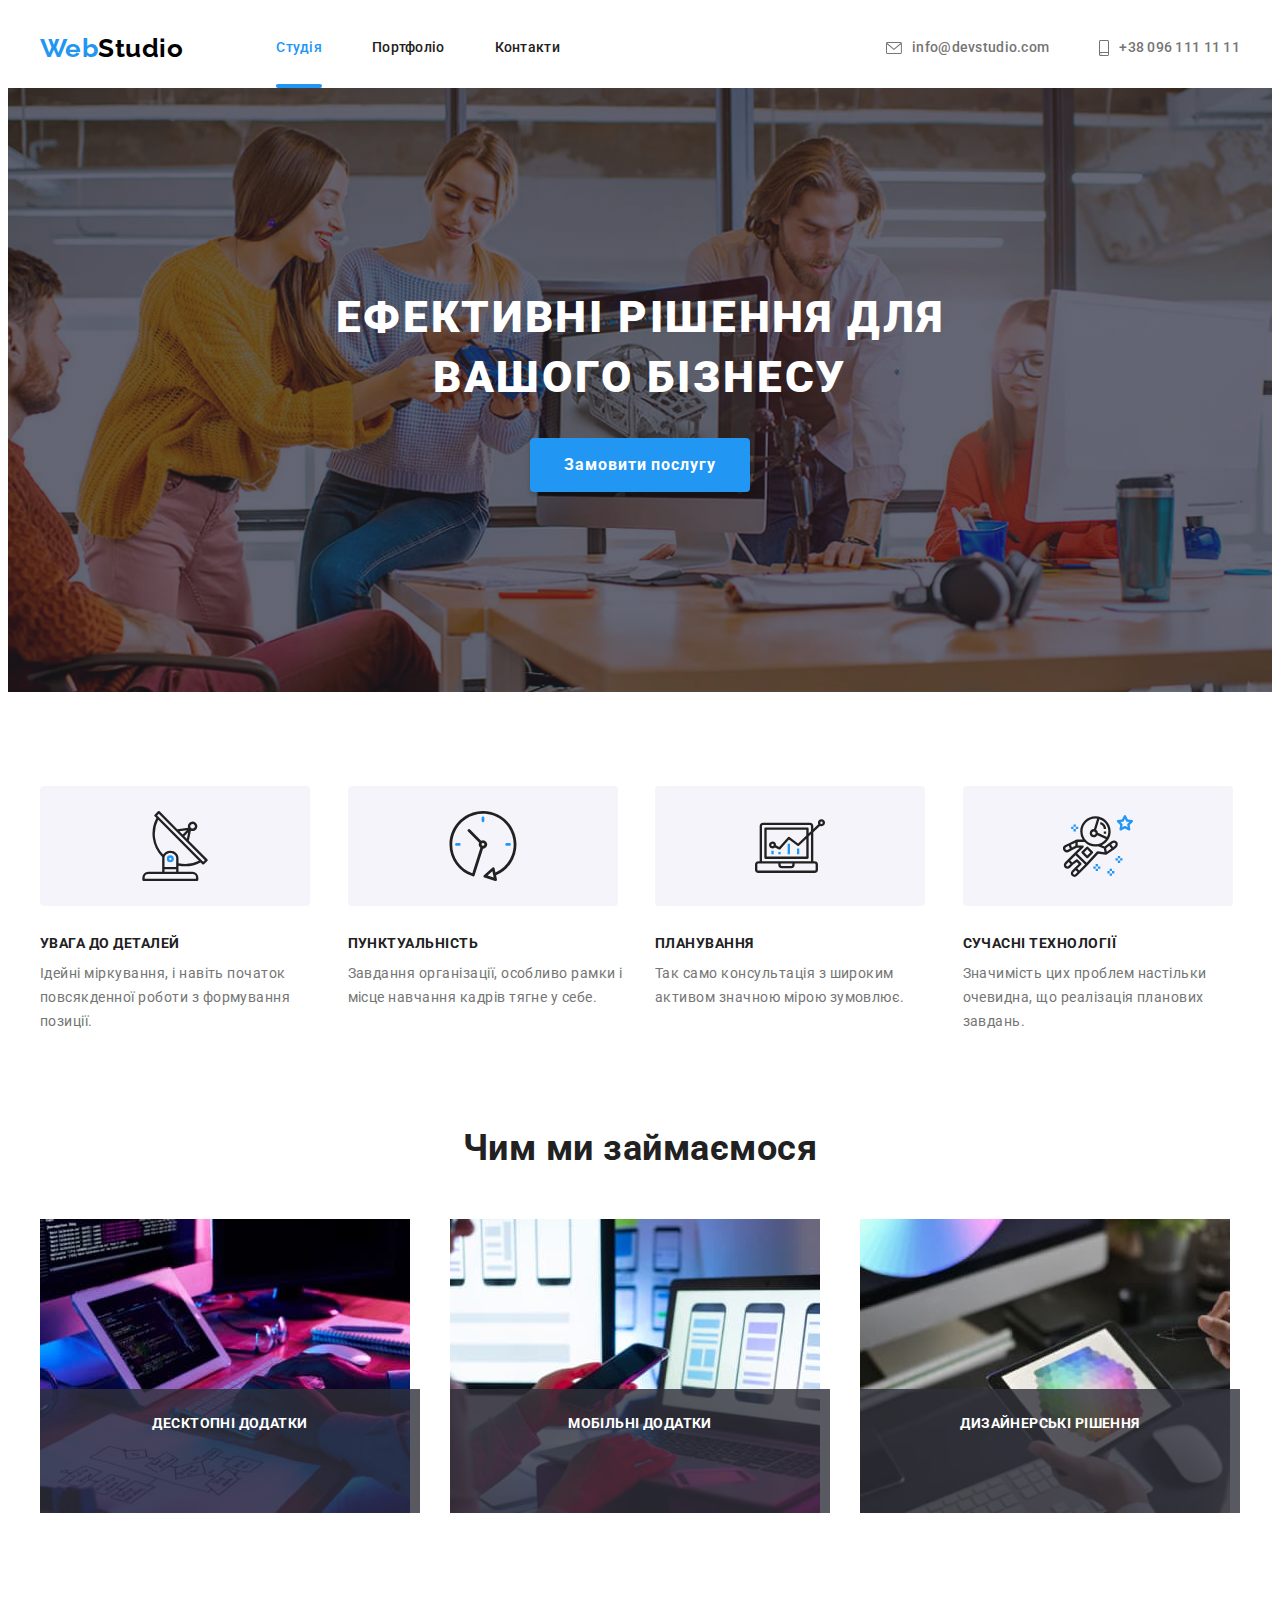
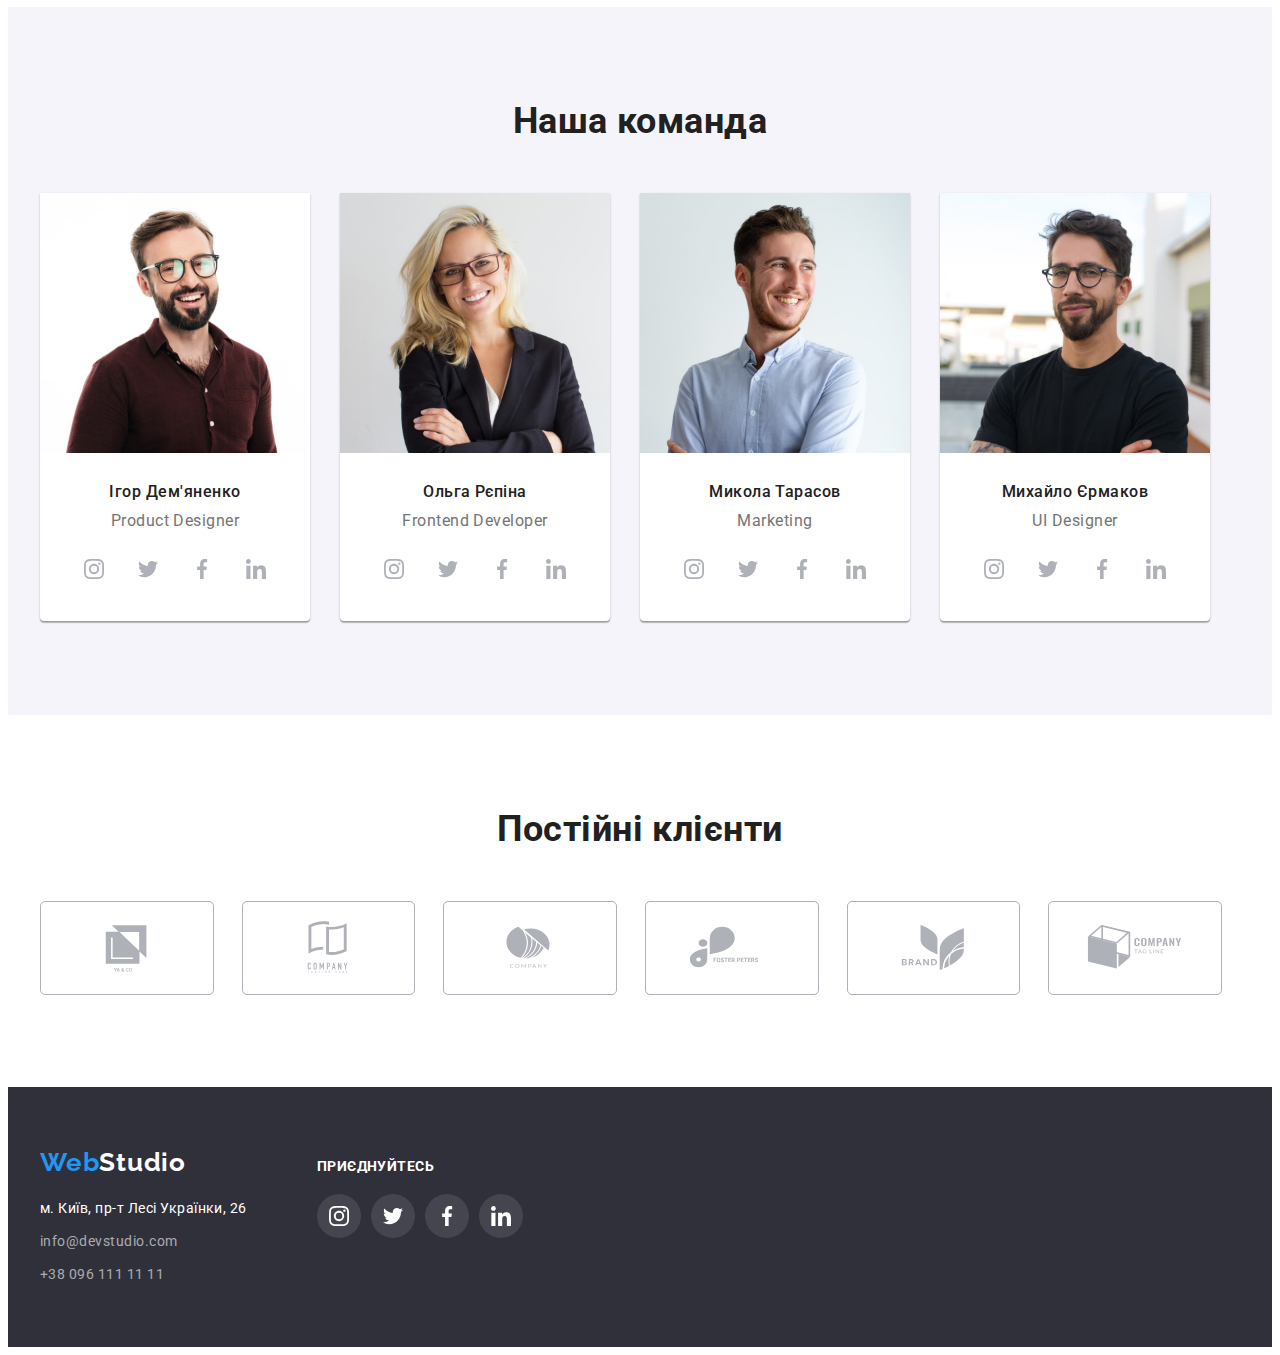
==== index.html @ f9c78fbc "HW-6" ====
<!DOCTYPE html>
<html lang="uk">
  <head>
    <meta charset="UTF-8" />
    <meta http-equiv="X-UA-Compatible" content="IE=edge" />
    <meta name="viewport" content="width=device-width, initial-scale=1.0" />
    <title>Студія</title>
    <link rel="preconnect" href="https://fonts.gstatic.com" crossorigin />
    <link
      href="https://fonts.googleapis.com/css2?family=Raleway:wght@400;700&family=Roboto:wght@400;500;700;900&display=swap"
      rel="stylesheet"
    />
    <link
      rel="stylesheet"
      href="https://cdnjs.cloudflare.com/ajax/libs/modern-normalize/1.1.0/modern-normalize.min.css"
      integrity="sha512-wpPYUAdjBVSE4KJnH1VR1HeZfpl1ub8YT/NKx4PuQ5NmX2tKuGu6U/JRp5y+Y8XG2tV+wKQpNHVUX03MfMFn9Q=="
      crossorigin="anonymous"
      referrerpolicy="no-referrer"
    />
    <link rel="stylesheet" href="./css/styles.css" />
  </head>

  <body>
    <header class="header section-widht">
      <div class="container main-nav">
        <nav class="site-nav">
          <a href="./index.html" class="logo-header"
            ><span class="logo-web">Web</span>Studio</a
          >
          <ul class="nav-list list">
            <li class="nav-item">
              <a href="./index.html" class="link current-page current">Студія</a>
            </li>
            <li class="nav-item">
              <a href="./portfolio.html" class="link">Портфоліо</a>
            </li>
            <li class="nav-item"><a href="#" class="link">Контакти</a></li>
          </ul>
        </nav>

        <ul class="contact-nav list">
          <li class="con-nav-item icon-mail">
            <a href="mailto:info@devstudio.com" class="contact-link link">
              <svg class="contact-icon-mail" width="16" height="12">
                <use href="./images/icons.svg#icon-envelope"></use>
              </svg>
              info@devstudio.com</a
            >
          </li>
          <li class="con-nav-item icon-phone">
            <a href="tel:+380961111111" class="contact-link link">
              <svg class="contact-icon-phone" width="10" height="16">
                <use href="./images/icons.svg#icon-smartphone"></use>
              </svg>
              +38 096 111 11 11</a
            >
          </li>
        </ul>
      </div>
    </header>

    <main>
      <!-- Hero -->
      <section class="hero">
        <div class="container hero-container">
          <h1 class="hero-title">Ефективні рішення для вашого бізнесу</h1>
          <button type="button" class="hero-button" data-modal-open>Замовити послугу</button>
        </div>
      </section>
      <!--  Description -->
      <section class="description">
        <div class="container">
          <h2 class="description-h2">Section Description</h2>
          <ul class="description-list list">
            <li class="description-item antenna">
              <div class="description-icon-size">
                <svg class="description-icon" width="70" height="70">
                  <use href="./images/icons.svg#icon-antenna"></use>
                </svg>
              </div>
              <h3 class="description-title">Увага до деталей</h3>
              <p class="description-text">
                Ідейні міркування, і навіть початок повсякденної роботи з
                формування позиції.
              </p>
            </li>
            <li class="description-item clock">
              <div class="description-icon-size">
                <svg class="description-icon" width="70" height="70">
                  <use href="./images/icons.svg#icon-clock"></use>
                </svg>
              </div>
              <h3 class="description-title">Пунктуальність</h3>
              <p class="description-text">
                Завдання організації, особливо рамки і місце навчання кадрів
                тягне у себе.
              </p>
            </li>
            <li class="description-item diagram">
              <div class="description-icon-size">
                <svg class="description-icon" width="70" height="70">
                  <use href="./images/icons.svg#icon-diagram"></use>
                </svg>
              </div>
              <h3 class="description-title">Планування</h3>
              <p class="description-text">
                Так само консультація з широким активом значною мірою зумовлює.
              </p>
            </li>
            <li class="description-item astronaut">
              <div class="description-icon-size">
                <svg class="description-icon" width="70" height="70">
                  <use href="./images/icons.svg#icon-astronaut"></use>
                </svg>
              </div>
              <h3 class="description-title">Сучасні технології</h3>
              <p class="description-text">
                Значимість цих проблем настільки очевидна, що реалізація
                планових завдань.
              </p>
            </li>
          </ul>
        </div>
      </section>
      <!-- Direction -->
      <section class="direction">
        <div class="container">
          <h2 class="direction-title">Чим ми займаємося</h2>
          <ul class="direction-list list">
            <li class="direction-item">
              <div class="direction-text-wrap">
                <img
                  src="./images/what_make_1.jpg"
                  alt="Discribt code"
                  width="370"
                />
                <p class="direction-text-item">десктопні додатки</p>
              </div>
            </li>            
            <li class="direction-item">
              <div class="direction-text-wrap">
                <img src="./images/what_make_2.jpg" alt="Test app" width="370" />
                <p class="direction-text-item">мобільні додатки</p>
              </div>
            </li>
            <li class="direction-item">
              <div class="direction-text-wrap">
                <img
                  src="./images/what_make_3.jpg"
                  alt="choose color"
                  width="370"
                />
                <p class="direction-text-item">дизайнерські рішення</p>
              </div>
            </li>            
          </ul>
        </div>
      </section>
      <!-- Team -->
      <section class="team">
        <div class="container">
          <h2 class="team-title">Наша команда</h2>
          <ul class="team-list list">
            <li class="team-item">
              <img
                src="./images/photo_1.jpg"
                alt="Product Designer"
                width="270"
              />
              <div class="team-description">
                <h3 class="team-member-name">Ігор Дем'яненко</h3>
                <p lang="en" class="team-function">Product Designer</p>
                <ul class="team-soc-list list">
                  <li class="team-soc-item">
                    <a href="" class="team-soc-link link">
                      <svg class="team-soc-icon" width="20" height="20">
                        <use href="./images/icons.svg#icon-instagram"></use>
                      </svg>
                    </a>
                  </li>
                  <li class="team-soc-item">
                    <a href="" class="team-soc-link link">
                      <svg class="team-soc-icon" width="20" height="20">
                        <use href="./images/icons.svg#icon-twitter"></use>
                      </svg>
                    </a>
                  </li>
                  <li class="team-soc-item">
                    <a href="" class="team-soc-link link">
                      <svg class="team-soc-icon" width="20" height="20">
                        <use href="./images/icons.svg#icon-facebook"></use>
                      </svg>
                    </a>
                  </li>
                  <li class="team-soc-item">
                    <a href="" class="team-soc-link link">
                      <svg class="team-soc-icon" width="20" height="20">
                        <use href="./images/icons.svg#icon-linkedin"></use>
                      </svg>
                    </a>
                  </li>
                </ul>
              </div>
            </li>
            <li class="team-item">
              <img
                src="./images/photo_2.jpg"
                alt="Frontend Developer"
                width="270"
              />
              <div class="team-description">
                <h3 class="team-member-name">Ольга Рєпіна</h3>
                <p lang="en" class="team-function">Frontend Developer</p>
                <ul class="team-soc-list list">
                  <li class="team-soc-item">
                    <a href="" class="team-soc-link link">
                      <svg class="team-soc-icon" width="20" height="20">
                        <use href="./images/icons.svg#icon-instagram"></use>
                      </svg>
                    </a>
                  </li>
                  <li class="team-soc-item">
                    <a href="" class="team-soc-link link">
                      <svg class="team-soc-icon" width="20" height="20">
                        <use href="./images/icons.svg#icon-twitter"></use>
                      </svg>
                    </a>
                  </li>
                  <li class="team-soc-item">
                    <a href="" class="team-soc-link link">
                      <svg class="team-soc-icon" width="20" height="20">
                        <use href="./images/icons.svg#icon-facebook"></use>
                      </svg>
                    </a>
                  </li>
                  <li class="team-soc-item">
                    <a href="" class="team-soc-link link">
                      <svg class="team-soc-icon" width="20" height="20">
                        <use href="./images/icons.svg#icon-linkedin"></use>
                      </svg>
                    </a>
                  </li>
                </ul>
              </div>
            </li>
            <li class="team-item">
              <img src="./images/photo_3.jpg" alt="Marketing" width="270" />
              <div class="team-description">
                <h3 class="team-member-name">Микола Тарасов</h3>
                <p lang="en" class="team-function">Marketing</p>
                <ul class="team-soc-list list">
                  <li class="team-soc-item">
                    <a href="" class="team-soc-link link">
                      <svg class="team-soc-icon" width="20" height="20">
                        <use href="./images/icons.svg#icon-instagram"></use>
                      </svg>
                    </a>
                  </li>
                  <li class="team-soc-item">
                    <a href="" class="team-soc-link link">
                      <svg class="team-soc-icon" width="20" height="20">
                        <use href="./images/icons.svg#icon-twitter"></use>
                      </svg>
                    </a>
                  </li>
                  <li class="team-soc-item">
                    <a href="" class="team-soc-link link">
                      <svg class="team-soc-icon" width="20" height="20">
                        <use href="./images/icons.svg#icon-facebook"></use>
                      </svg>
                    </a>
                  </li>
                  <li class="team-soc-item">
                    <a href="" class="team-soc-link link">
                      <svg class="team-soc-icon" width="20" height="20">
                        <use href="./images/icons.svg#icon-linkedin"></use>
                      </svg>
                    </a>
                  </li>
                </ul>
              </div>
            </li>
            <li class="team-item">
              <img src="./images/photo_4.jpg" alt="UI Designer" width="270" />
              <div class="team-description">
                <h3 class="team-member-name">Михайло Єрмаков</h3>
                <p lang="en" class="team-function">UI Designer</p>
                <ul class="team-soc-list list">
                  <li class="team-soc-item">
                    <a href="" class="team-soc-link link">
                      <svg class="team-soc-icon" width="20" height="20">
                        <use href="./images/icons.svg#icon-instagram"></use>
                      </svg>
                    </a>
                  </li>
                  <li class="team-soc-item">
                    <a href="" class="team-soc-link link">
                      <svg class="team-soc-icon" width="20" height="20">
                        <use href="./images/icons.svg#icon-twitter"></use>
                      </svg>
                    </a>
                  </li>
                  <li class="team-soc-item">
                    <a href="" class="team-soc-link link">
                      <svg class="team-soc-icon" width="20" height="20">
                        <use href="./images/icons.svg#icon-facebook"></use>
                      </svg>
                    </a>
                  </li>
                  <li class="team-soc-item">
                    <a href="" class="team-soc-link link">
                      <svg class="team-soc-icon" width="20" height="20">
                        <use href="./images/icons.svg#icon-linkedin"></use>
                      </svg>
                    </a>
                  </li>
                </ul>
              </div>
            </li>
          </ul>
        </div>
      </section>
      <section class="customers">
        <div class="container">
          <h2 class="customers-title">Постійні клієнти</h2>
          <ul class="customers-list list">
            <li class="customers-item">
              <a href="" class="customers-link link">
                <svg class="customers-icon" width="106" height="60">
                  <use href="./images/icons.svg#icon-Logo"></use>
                </svg>
              </a>
            </li>
            <li class="customers-item">
              <a href="" class="customers-link link">
                <svg class="customers-icon" width="106" height="60">
                  <use href="./images/icons.svg#icon-Logo-1"></use>
                </svg>
              </a>
            </li>
            <li class="customers-item">
              <a href="" class="customers-link link">
                <svg class="customers-icon" width="106" height="60">
                  <use href="./images/icons.svg#icon-Logo-2"></use>
                </svg>
              </a>
            </li>
            <li class="customers-item">
              <a href="" class="customers-link link">
                <svg class="customers-icon" width="106" height="60">
                  <use href="./images/icons.svg#icon-Logo-3"></use>
                </svg>
              </a>
            </li>
            <li class="customers-item">
              <a href="" class="customers-link link">
                <svg class="customers-icon" width="106" height="60">
                  <use href="./images/icons.svg#icon-Logo-4"></use>
                </svg>
              </a>
            </li>
            <li class="customers-item">
              <a href="" class="customers-link link">
                <svg class="customers-icon" width="106" height="60">
                  <use href="./images/icons.svg#icon-Logo-5"></use>
                </svg>
              </a>
            </li>
          </ul>
        </div>
      </section>
    </main>
    <footer class="footer">
      <div class="container footer-container">
        <div>
          <a href="/" class="logo-footer">
            <span class="logo-web">Web</span>Studio
          </a>
          <address class="address">
            <ul class="address-list list">
              <li class="address-item">
                <a
                  href="https://goo.gl/maps/CPtrU1FHBa2aNyZL9"
                  target="_blank"
                  rel="noopener noreferrer nofollow"
                  class="item-address effect"
                  >м. Київ, пр-т Лесі Українки, 26</a
                >
              </li>
              <li class="address-item">
                <a href="mailto:info@devstudio.com" class="item-mail effect"
                  >info@devstudio.com</a
                >
              </li>
              <li class="address-item">
                <a href="tel:+380961111111" class="item-phone effect"
                  >+38 096 111 11 11</a
                >
              </li>
            </ul>
          </address>
        </div>

        <div class="invitation">
          <h2 class="invitation-title">приєднуйтесь</h2>
          <ul class="invitation-soc-list list">
            <li class="invitation-soc-item">
              <a href="" class="invitation-soc-link link">
                <svg class="invitation-soc-icon" width="20" height="20">
                  <use href="./images/icons.svg#icon-instagram"></use>
                </svg>
              </a>
            </li>
            <li class="invitation-soc-item">
              <a href="" class="invitation-soc-link link">
                <svg class="invitation-soc-icon" width="20" height="20">
                  <use href="./images/icons.svg#icon-twitter"></use>
                </svg>
              </a>
            </li>
            <li class="invitation-soc-item">
              <a href="" class="invitation-soc-link link">
                <svg class="invitation-soc-icon" width="20" height="20">
                  <use href="./images/icons.svg#icon-facebook"></use>
                </svg>
              </a>
            </li>
            <li class="invitation-soc-item">
              <a href="" class="invitation-soc-link link">
                <svg class="invitation-soc-icon" width="20" height="20">
                  <use href="./images/icons.svg#icon-linkedin"></use>
                </svg>
              </a>
            </li>
          </ul>
        </div>
      </div>
    </footer>
    <div class="backdrop is-hidden" data-modal>
      <div class="modal">
        <button type="button" class="model-close" data-modal-close>
          <svg class="model-close-icon" width="18" height="18">
            <use href="./images/icons.svg#icon-close"></use>
          </svg>
        </button>
      </div>
    </div>
    <script src="./js/modal.js"></script>
  </body>
</html>
---- css/styles.css ----
/* цвет <p> #757575 */
/* цвет <h2-h6> #212121 */
/* цвет logo #2196F3 и #000000 */
/* цвет <h1> #FFFFFF */
/* footer: адресс #FFFFFF, телефон и почта rgba(255, 255, 255, 0.6) */

:root {
  --title-text-color: #212121;
  --ptimary-text-color: #757575;
  --accent-color: #2196f3;
  --a-color-black: #000000;
  --a-color-white: #ffffff;
  --team-bg-color: #f5f4fa;
  --button-hov-foc-color: #188ce8;
  --button-color-white: #ffffff;
  --btn-bgc-portfolio: #f5f4fa;
  --footer-hero-background-color: #2f303a;
  --hero-bg-color: #c4c4c4;
  --footer-color-contact: rgba(255, 255, 255, 0.6);
  --border-color-portfolio: #eeeeee;
  --background-svg-color: #f5f4fa;
  --customers-color: #afb1b8;
  --invitation-bg-color: rgba(255, 255, 255, 0.1);
  --invitation-icon-color: #ffffff;
}

body {
  font-family: 'Roboto', sans-serif;
  letter-spacing: 0.03em;
  background-color: var(--a-color-white);
  color: var(--ptimary-text-color);
}

p,
h1,
h2,
h3,
h4,
h5,
h6 {
  margin: 0;
}
ul,
ol {
  margin: 0;
  padding-left: 0;
}
button {
  cursor: pointer;
}
address {
  font-style: normal;
}
img {
  display: block;
  max-width: 100%;
}

.list {
  list-style: none;
  text-decoration: dashed;
}

.portfolio-h1,
.description-h2 {
  position: absolute;
  width: 1px;
  height: 1px;
  margin: -1px;
  border: 0;
  padding: 0;

  white-space: nowrap;
  clip-path: inset(100%);
  clip: rect(0 0 0 0);
  overflow: hidden;
}

.container {
  width: 1200px;
  margin: 0 auto;
  padding-left: 15px;
  padding-right: 15px;
  /* outline: 1px solid tomato; */
}

.section-width {
  min-width: 1200px;
}

/* decor header */

.main-nav {
  display: flex;
  align-items: center;
}

.site-nav {
  display: flex;
  align-items: center;
}

.logo-header {
  font-family: 'Raleway', sans-serif;
  font-weight: 700;
  font-size: 26px;
  line-height: 1.19;

  text-decoration: none;
  color: var(--a-color-black);
}

.logo-web {
  color: var(--accent-color);
}

.nav-list {
  position: relative;
  display: flex;
  margin-left: 93px;
}

.nav-list .nav-item + .nav-item {
  margin-left: 50px;
}

.nav-item .link {
  display: block;
  padding-top: 32px;
  padding-bottom: 32px;
  font-weight: 500;
  font-size: 14px;
  line-height: 1.14;
  letter-spacing: 0.02em;

  text-decoration: none;
  color: var(--title-text-color);

  /* padding: 10px; */
}

.contact-nav {
  display: flex;
  margin-left: auto;
}

.contact-nav .con-nav-item + .con-nav-item {
  margin-left: 50px;
}

.contact-link {
  display: flex;
  align-items: center;
  padding-top: 32px;
  padding-bottom: 32px;
  font-weight: 500;
  font-size: 14px;
  line-height: 1.14;
  letter-spacing: 0.02em;

  text-decoration: none;
  color: inherit;
  transition: color 250ms cubic-bezier(0.4, 0, 0.2, 1);
}

.contact-icon-mail {
  fill: currentColor;
  margin-right: 10px;
}
.contact-icon-phone {
  fill: currentColor;
  margin-right: 10px;
}
.nav-list .link.current {
  color: var(--accent-color);
}

.current-page {
  position: relative;
  display: block;
}
.link.current::after {
  position: absolute;
  left: 0;
  bottom: 0;
  content: '';
  width: 100%;
  height: 4px;

  background-color: var(--accent-color);
  border-radius: 2px;
}

.nav-list .link:hover,
.nav-list .link:focus,
.address-item .effect:hover,
.address-item .effect:focus {
  color: var(--accent-color);
}

.contact-nav .link:hover,
.contact-nav .link:focus {
  color: var(--accent-color);
  transform: translateY(0);
  transition: transform 250ms cubic-bezier(0.4, 0, 0.2, 1);
}

/* decor Hero */

.hero {
  margin: 0 auto;
  padding-top: 200px;
  padding-bottom: 200px;

  background-image: linear-gradient(
      to right,
      rgba(47, 48, 58, 0.4),
      rgba(47, 48, 58, 0.4)
    ),
    url('../images/Img1.jpg');
  max-width: 1600px;
  background-position: center;
  background-repeat: no-repeat;
  background-size: cover;
  background-color: var(--hero-bg-color);
  text-align: center;
}

.hero-container {
  max-width: 696px;
}
.hero-title {
  font-weight: 900;
  font-size: 44px;
  line-height: 1.36;

  letter-spacing: 0.06em;
  text-transform: uppercase;

  color: var(--a-color-white);
}

.hero-button {
  border-radius: 4px;
  border-color: transparent;
  padding: 10px 32px;
  margin-top: 30px;

  font-family: inherit;
  font-weight: 700;
  font-size: 16px;
  line-height: 1.88;

  text-align: center;
  letter-spacing: 0.06em;

  background-color: var(--accent-color);
  box-shadow: 0px 4px 4px rgba(0, 0, 0, 0.15);
  color: var(--button-color-white);
  cursor: pointer;
  transition: background-color 250ms cubic-bezier(0.4, 0, 0.2, 1);
}

.hero-button:hover,
.hero-button:focus {
  background-color: var(--button-hov-foc-color);
}

/* decor Description */

.description {
  padding-top: 94px;
}
.description-list {
  gap: 30px;
  display: flex;
  flex-wrap: nowrap;
}

.description-item {
  flex-basis: calc((100% - 3 * 30px) / 4);
}

.description-icon-size {
  margin-bottom: 30px;
  width: 270px;
  height: 120px;
  border-radius: 4px;
  background-size: 70px;
  background-repeat: no-repeat;
  background-position: center;
  background-color: var(--background-svg-color);
  display: flex;
  align-items: center;
  justify-content: center;
}

/* .description-icon-size:hover,
.description-icon-size:focus {
  border: 1px solid #000000;
  box-shadow: 0px 4px 4px rgba(0, 0, 0, 0.25);
  border-radius: 4px;
} */

/* .description-item::before {
  display: block;
  content: '';
  height: 120px;
  outline: 1px solid red;
  border-radius: 4px;
  background-size: 70px;
  background-repeat: no-repeat;
  background-position: center;
  background-color: var(--background-svg-color);
}



.antenna::before {
  background-image: url('../images/antenna.svg');
}

.clock::before {
  background-image: url('../images/clock.svg');
}

.diagram::before {
  background-image: url('../images/diagram.svg');
}

.astronaut::before {
  background-image: url('../images/astronaut.svg');
} */

.description-title {
  margin-bottom: 10px;
  font-weight: 700;
  font-size: 14px;
  line-height: 1.14;

  text-transform: uppercase;
  color: var(--title-text-color);
}

.description-text {
  font-size: 14px;
  line-height: 1.71;

  color: var(--ptimary-text-color);
}

/* decor Direction */

.direction {
  padding: 94px 0;
}
.direction-list {
  display: flex;
  gap: 30px;
}

.direction-item,
.portfolio-item {
  flex-basis: calc((100% - 2 * 30px) / 3);
}

.direction-title,
.team-title,
.customers-title {
  margin-bottom: 50px;
  font-weight: 700;
  font-size: 36px;
  line-height: 1.16;
  text-align: center;
  color: var(--title-text-color);
}

.direction-text-wrap {
  position: relative;
  /* overflow: hidden; */
}

.direction-text-item {
  position: absolute;
  bottom: 0;
  font-weight: 700;
  font-size: 14px;
  line-height: 1.14;
  text-align: center;
  letter-spacing: 0.03em;
  text-transform: uppercase;
  padding-top: 27px;
  padding-bottom: 27px;
  color: #ffffff;
  background: rgba(47, 48, 58, 0.8);
  height: 70px;
  width: 100%;
}

/* decor Team */

.team {
  background: var(--team-bg-color);
  padding: 94px 0;
}

.team-list {
  display: flex;
  gap: 30px;
}

.team-item {
  background: var(--a-color-white);

  box-shadow: 0px 1px 3px rgba(0, 0, 0, 0.12), 0px 1px 1px rgba(0, 0, 0, 0.14),
    0px 2px 1px rgba(0, 0, 0, 0.2);
  border-radius: 0px 0px 4px 4px;
}

.team-description {
  padding: 30px 0;
}

.team-member-name {
  font-weight: 500;
  font-size: 16px;
  line-height: 1.18;
  text-align: center;
  color: var(--title-text-color);
}

.team-function {
  margin-top: 10px;
  font-size: 16px;
  line-height: 1.18;
  text-align: center;
  color: var(--ptimary-text-color);
  margin-bottom: 16px;
}

.team-soc-list {
  display: flex;
  justify-content: center;
  gap: 10px;
}

.team-soc-item {
  width: 44px;
  height: 44px;
}
.team-soc-link {
  width: 100%;
  height: 100%;
  border-radius: 50%;
  display: flex;
  align-items: center;
  justify-content: center;
  transition: background-color 250ms cubic-bezier(0.4, 0, 0.2, 1);
}

.team-soc-icon {
  fill: var(--customers-color);
  transition: fill 250ms cubic-bezier(0.4, 0, 0.2, 1);
}

.team-soc-link:hover,
.team-soc-link:focus {
  background-color: var(--accent-color);
}

.team-soc-link:hover .team-soc-icon,
.team-soc-link:focus .team-soc-icon {
  fill: var(--a-color-white);
}

.customers {
  padding: 94px 0;
}
.customers-list {
  display: flex;
  gap: 30px;
}
.customers-item {
  width: calc((100% - 170px) / 6);
  height: 92px;
}

.customers-link {
  width: 100%;
  height: 100%;
  border: 1px solid var(--customers-color);
  border-radius: 5px;
  display: flex;
  align-items: center;
  justify-content: center;
  transition: border-color 250ms cubic-bezier(0.4, 0, 0.2, 1);
}

.customers-icon {
  fill: var(--customers-color);
  transition: fill 250ms cubic-bezier(0.4, 0, 0.2, 1);
}

.customers-link:hover,
.customers-link:focus {
  border-color: var(--accent-color);
}

.customers-link:hover .customers-icon,
.customers-link:focus .customers-icon {
  fill: var(--accent-color);
}

/* decor Footer */

.footer .container {
  padding: 60px 0;
}

.footer {
  background: var(--footer-hero-background-color);
}

.footer-container {
  display: flex;
}

.address-item:nth-child(2) {
  margin: 9px 0;
}
.item-address {
  font-size: 14px;
  font-style: normal;
  line-height: 1.71;

  text-decoration: none;
  color: var(--a-color-white);
  transition: color 250ms cubic-bezier(0.4, 0, 0.2, 1);
}
.item-mail,
.item-phone {
  font-size: 14px;
  font-style: normal;
  line-height: 1.71;

  text-decoration: none;
  color: var(--footer-color-contact);
  transition: color 250ms cubic-bezier(0.4, 0, 0.2, 1);
}

.logo-footer {
  display: block;
  margin-bottom: 20px;
  font-family: 'Raleway', sans-serif;
  text-decoration: none;
  color: var(--a-color-white);
  font-weight: 700;
  font-size: 26px;
  line-height: 1.19;
  letter-spacing: 0.03em;
}

.invitation-title {
  margin-bottom: 20px;
  font-weight: 700;
  font-size: 14px;
  line-height: 1.14;
  letter-spacing: 0.03em;
  text-transform: uppercase;

  color: #ffffff;
}

.invitation {
  margin-left: 70px;
  margin-top: 12px;
}

.invitation-soc-list {
  display: flex;
  justify-content: center;
  gap: 10px;
}

.invitation-soc-item {
  width: 44px;
  height: 44px;
}
.invitation-soc-link {
  display: block;
  width: 100%;
  height: 100%;
  border-radius: 50%;
  background: var(--invitation-bg-color);
  display: flex;
  align-items: center;
  justify-content: center;
  transition: background-color 250ms cubic-bezier(0.4, 0, 0.2, 1);
}

.invitation-soc-icon {
  fill: var(--invitation-icon-color);
  transition: fill 250ms cubic-bezier(0.4, 0, 0.2, 1);
}

.invitation-soc-link:hover,
.invitation-soc-link:focus {
  background-color: var(--accent-color);
}

/* decor Portfolio */

.portfolio-header {
  border-bottom: 1px solid var(--border-color-portfolio);
}
.portfolio {
  padding: 94px 0;
}

.portfolio-list-btn {
  gap: 8px;
  display: flex;
  justify-content: center;

  margin-bottom: 50px;
}
/* .portfolio-item-btn {
  padding: 6px 22px;
  flex-basis: calc((100% - 4 * 8px) / 5);
} */
.portfolio-btn {
  padding: 6px 22px;
  flex-basis: calc((100% - 4 * 8px) / 5);

  font-family: inherit;
  font-weight: 500;
  font-size: 16px;
  line-height: 1.62;
  letter-spacing: 0.03em;

  text-align: center;
  background-color: var(--btn-bgc-portfolio);
  border-color: transparent;
  border-radius: 4px;
  cursor: pointer;
  transition: background-color 250ms cubic-bezier(0.4, 0, 0.2, 1),
    box-shadow 250ms cubic-bezier(0.4, 0, 0.2, 1),
    color 250ms cubic-bezier(0.4, 0, 0.2, 1);
}

.portfolio-btn:hover,
.portfolio-btn:focus {
  color: var(--a-color-white);
  background: var(--accent-color);

  /* shadow-middle */
  box-shadow: 0px 3px 1px rgba(0, 0, 0, 0.1), 0px 1px 2px rgba(0, 0, 0, 0.08),
    0px 2px 2px rgba(0, 0, 0, 0.12);
}

.portfolio-list {
  gap: 30px;
  display: flex;
  flex-wrap: wrap;
}

.portfolio-link {
  text-decoration: none;
  display: block;
  transition: box-shadow 250ms cubic-bezier(0.4, 0, 0.2, 1);
}

.portfolio-link:hover,
.portfolio-link:focus {
  box-shadow: 0px 1px 1px rgba(0, 0, 0, 0.12), 0px 4px 4px rgba(0, 0, 0, 0.06),
    1px 4px 6px rgba(0, 0, 0, 0.16);
}

.portfolio-title {
  margin-bottom: 4px;
  font-weight: 700;
  font-size: 18px;
  line-height: 2;

  letter-spacing: 0.06em;

  color: var(--title-text-color);
}

.portfolio-text {
  font-size: 16px;
  line-height: 1.88;

  color: var(--ptimary-text-color);
}

.portfolio-text-wrap {
  position: relative;
  overflow: hidden;
}

.portfolio-text-item {
  position: absolute;
  top: 0;
  padding: 63px 24px;
  font-size: 18px;
  line-height: 1.56;
  letter-spacing: 0.03em;

  color: #ffffff;
  background: rgba(33, 150, 243, 0.9);
  height: 100%;
  transform: translateY(100%);
  transition: transform 250ms cubic-bezier(0.4, 0, 0.2, 1);
}

.portfolio-link:hover .portfolio-text-item,
.portfolio-link:focus .portfolio-text-item {
  transform: translateY(0);
}

.img-description {
  padding: 24px 20px;
  border-left: 1px solid var(--border-color-portfolio);
  border-bottom: 1px solid var(--border-color-portfolio);
  border-right: 1px solid var(--border-color-portfolio);
}

/* decor Modal-Window */

.backdrop {
  width: 100%;
  height: 100%;
  background: rgba(0, 0, 0, 0.2);
  position: fixed;
  top: 0%;
  transition: opacity 250ms cubic-bezier(0.4, 0, 0.2, 1),
    visibility 250ms cubic-bezier(0.4, 0, 0.2, 1);
}

.modal {
  position: absolute;
  top: 50%;
  left: 50%;
  transform: translate(-50%, -50%) scale(1);
  transition: transform 250ms cubic-bezier(0.4, 0, 0.2, 1);
  width: 528px;
  min-height: 581px;

  background: #ffffff;
  /* box-shadow: 0px 1px 3px rgba(0, 0, 0, 0.12), 0px 1px 1px rgba(0, 0, 0, 0.14), 0px 2px 1px rgba(0, 0, 0, 0.2); */
  border-radius: 4px;
}

.backdrop.is-hidden .modal {
  transform: translate(-50%, -50%) scale(0);
}

.model-close {
  width: 30px;
  height: 30px;
  background-color: transparent;
  border: 1px solid rgba(0, 0, 0, 0.1);
  border-radius: 50%;
  position: absolute;
  right: 8px;
  top: 8px;
  display: flex;
  align-items: center;
  justify-content: center;
}

.backdrop.is-hidden {
  opacity: 0;
  visibility: hidden;
  pointer-events: none;
}
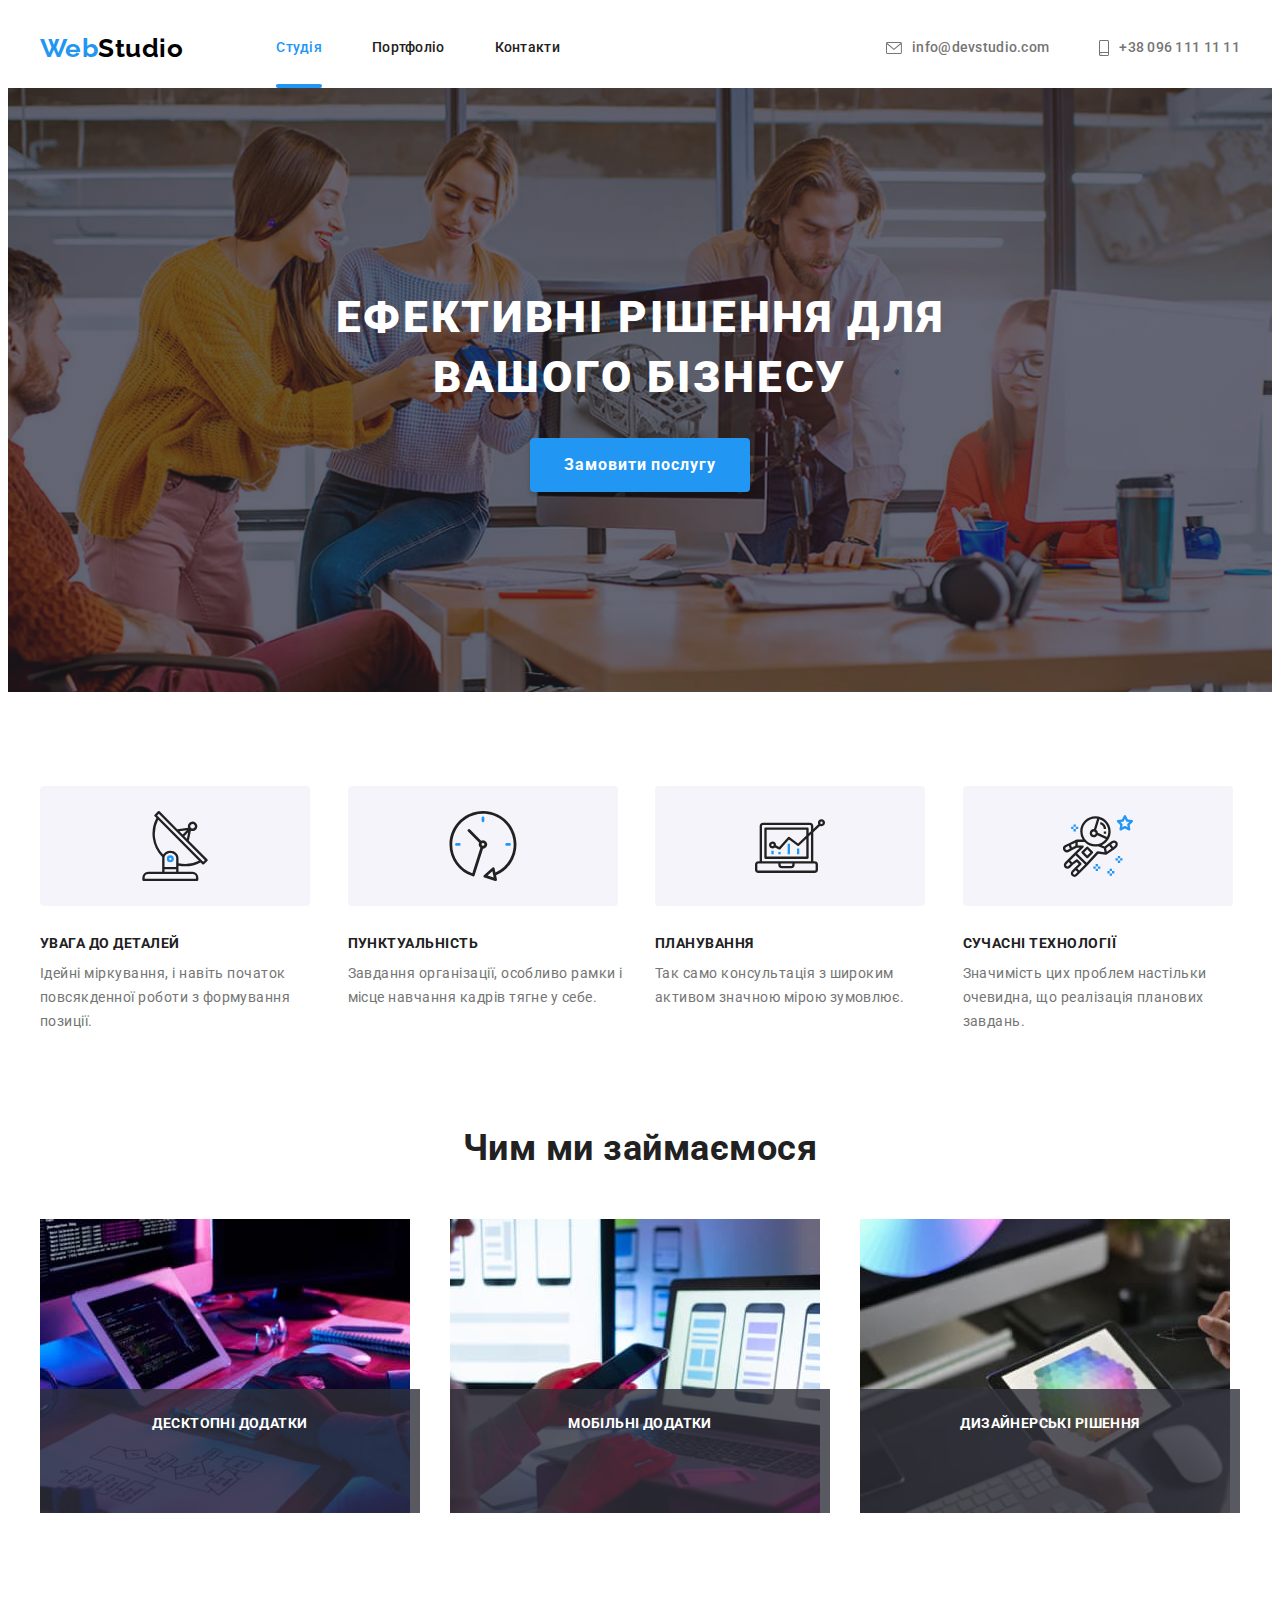
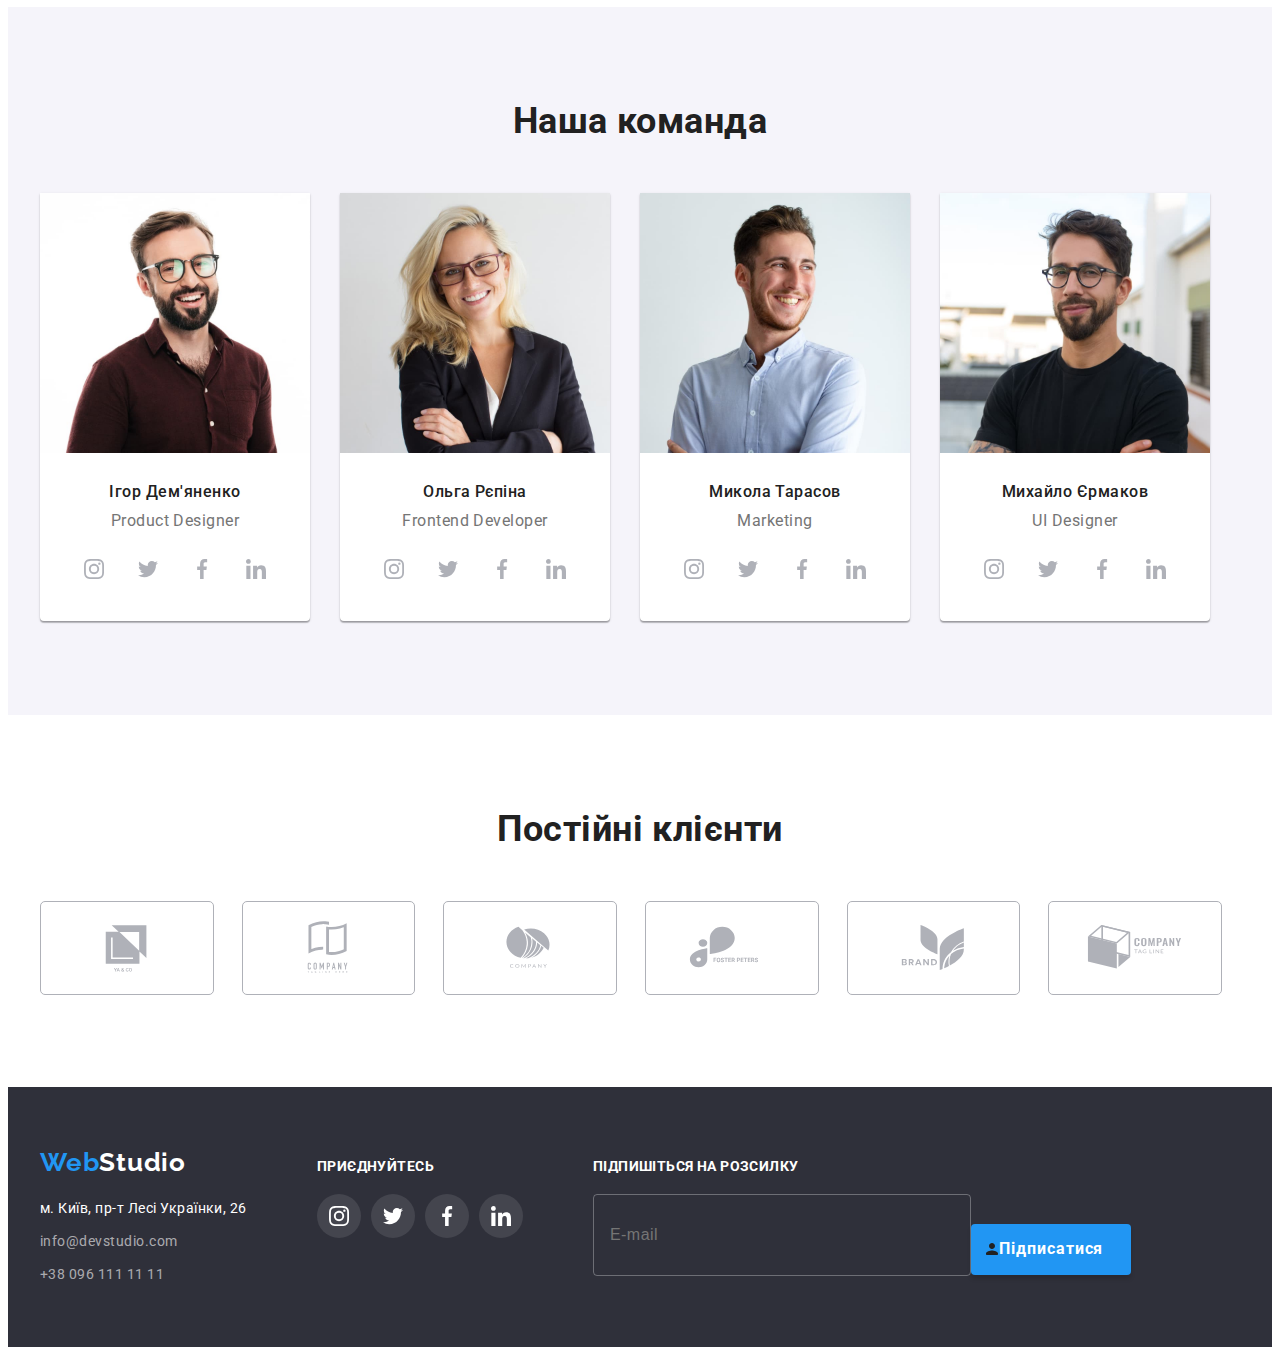
==== commit f0d3348a: "HW-6" ====
--- a/index.html
+++ b/index.html
@@ -29,7 +29,9 @@
           >
           <ul class="nav-list list">
             <li class="nav-item">
-              <a href="./index.html" class="link current-page current">Студія</a>
+              <a href="./index.html" class="link current-page current"
+                >Студія</a
+              >
             </li>
             <li class="nav-item">
               <a href="./portfolio.html" class="link">Портфоліо</a>
@@ -64,7 +66,9 @@
       <section class="hero">
         <div class="container hero-container">
           <h1 class="hero-title">Ефективні рішення для вашого бізнесу</h1>
-          <button type="button" class="hero-button" data-modal-open>Замовити послугу</button>
+          <button type="button" class="hero-button" data-modal-open>
+            Замовити послугу
+          </button>
         </div>
       </section>
       <!--  Description -->
@@ -136,10 +140,14 @@
                 />
                 <p class="direction-text-item">десктопні додатки</p>
               </div>
-            </li>            
+            </li>
             <li class="direction-item">
               <div class="direction-text-wrap">
-                <img src="./images/what_make_2.jpg" alt="Test app" width="370" />
+                <img
+                  src="./images/what_make_2.jpg"
+                  alt="Test app"
+                  width="370"
+                />
                 <p class="direction-text-item">мобільні додатки</p>
               </div>
             </li>
@@ -152,7 +160,7 @@
                 />
                 <p class="direction-text-item">дизайнерські рішення</p>
               </div>
-            </li>            
+            </li>
           </ul>
         </div>
       </section>
@@ -434,6 +442,16 @@
             </li>
           </ul>
         </div>
+        <div class="signUp">
+          <p class="signUp-title">підпишіться на розсилку</p>
+          <input type="email" placeholder="E-mail" class="signUp-input" />
+          <button type="submit" class="signUp-btn">
+            Підписатися
+            <svg class="modal-input-icon" width="18" height="18">
+              <use href="./images/icons.svg#icon-person-form"></use>
+            </svg>
+          </button>
+        </div>
       </div>
     </footer>
     <div class="backdrop is-hidden" data-modal>
@@ -443,6 +461,71 @@
             <use href="./images/icons.svg#icon-close"></use>
           </svg>
         </button>
+        <p class="modal-title">Залиште свої дані, ми вам передзвонимо</p>
+        <form class="modal-form">
+          <div class="modal-field">
+            <label for="user-name" class="input-label">Ім'я</label>
+            <div class="input-wrap">
+              <input
+                type="text"
+                name="user-name"
+                id="user-name"
+                class="modal-input"
+                required
+              />
+              <svg class="modal-input-icon" width="18" height="18">
+                <use href="./images/icons.svg#icon-person-form"></use>
+              </svg>
+            </div>
+          </div>
+          <div class="modal-field">
+            <label for="user-tel" class="input-label">Телефон</label>
+            <div class="input-wrap">
+              <input
+                type="tel"
+                name="user-tel"
+                id="user-tel"
+                class="modal-input"
+                required
+              />
+              <svg class="modal-input-icon" width="18" height="18">
+                <use href="./images/icons.svg#icon-phone-form"></use>
+              </svg>
+            </div>
+          </div>
+          <div class="modal-field">
+            <label for="user-email" class="input-label">Пошта</label>
+            <div class="input-wrap">
+              <input
+                type="email"
+                name="user-email"
+                id="user-email"
+                class="modal-input"
+                required
+              />
+              <svg class="modal-input-icon" width="18" height="18">
+                <use href="./images/icons.svg#icon-email-form"></use>
+              </svg>
+            </div>
+          </div>
+          <div class="modal-field">
+            <label for="user-feedback" class="input-label">Коментар</label>
+            <textarea
+              name="feedback"
+              id="user-feedback"
+              placeholder="Введіть текст"
+              class="modal-feedback"
+            ></textarea>
+          </div>
+
+          <input type="checkbox" name="user-rules" value="rules" id="rules" />
+          <label for="rules"
+            >Погоджуюся з розсилкою та приймаю
+            <a href="#">Умови договору</a></label
+          >
+
+          <button type="submit">Відправити</button>
+        </form>
       </div>
     </div>
     <script src="./js/modal.js"></script>
--- a/css/styles.css
+++ b/css/styles.css
@@ -25,7 +25,7 @@
 }
 
 body {
-  font-family: 'Roboto', sans-serif;
+  font-family: "Roboto", sans-serif;
   letter-spacing: 0.03em;
   background-color: var(--a-color-white);
   color: var(--ptimary-text-color);
@@ -101,7 +101,7 @@
 }
 
 .logo-header {
-  font-family: 'Raleway', sans-serif;
+  font-family: "Raleway", sans-serif;
   font-weight: 700;
   font-size: 26px;
   line-height: 1.19;
@@ -183,7 +183,7 @@
   position: absolute;
   left: 0;
   bottom: 0;
-  content: '';
+  content: "";
   width: 100%;
   height: 4px;
 
@@ -217,7 +217,7 @@
       rgba(47, 48, 58, 0.4),
       rgba(47, 48, 58, 0.4)
     ),
-    url('../images/Img1.jpg');
+    url("../images/Img1.jpg");
   max-width: 1600px;
   background-position: center;
   background-repeat: no-repeat;
@@ -551,7 +551,7 @@
 .logo-footer {
   display: block;
   margin-bottom: 20px;
-  font-family: 'Raleway', sans-serif;
+  font-family: "Raleway", sans-serif;
   text-decoration: none;
   color: var(--a-color-white);
   font-weight: 700;
@@ -606,6 +606,67 @@
 .invitation-soc-link:hover,
 .invitation-soc-link:focus {
   background-color: var(--accent-color);
+}
+
+.signUp {
+  margin-left: 70px;
+  margin-top: 12px;
+}
+
+.signUp-title {
+  margin-bottom: 20px;
+  font-weight: 700;
+  font-size: 14px;
+  line-height: 1.14;
+  letter-spacing: 0.03em;
+  text-transform: uppercase;
+
+  color: #ffffff;
+}
+
+.signUp-input {
+  align-items: center;
+  font-weight: 400;
+  font-size: 16px;
+  line-height: 1.25;
+  letter-spacing: 0.03em;
+  min-width: 358px;
+  height: 50px;
+  border: 1px solid rgba(255, 255, 255, 0.3);
+  background-color: transparent;
+  border-radius: 4px;
+  padding-left: 16px;
+  padding-top: 15px;
+  padding-bottom: 15px;
+  color: rgba(255, 255, 255, 0.6);
+}
+
+.signUp-btn {
+  position: absolute;
+  border-radius: 4px;
+  border-color: transparent;
+  border: none;
+  padding: 10px 28px;
+  margin-top: 30px;
+
+  font-family: inherit;
+  font-weight: 700;
+  font-size: 16px;
+  line-height: 1.88;
+
+  text-align: center;
+  letter-spacing: 0.06em;
+
+  background-color: var(--accent-color);
+  box-shadow: 0px 4px 4px rgba(0, 0, 0, 0.15);
+  color: var(--button-color-white);
+  cursor: pointer;
+  transition: background-color 250ms cubic-bezier(0.4, 0, 0.2, 1);
+}
+
+.hero-button:hover,
+.hero-button:focus {
+  background-color: var(--button-hov-foc-color);
 }
 
 /* decor Portfolio */
@@ -746,6 +807,7 @@
   transition: transform 250ms cubic-bezier(0.4, 0, 0.2, 1);
   width: 528px;
   min-height: 581px;
+  padding: 40px;
 
   background: #ffffff;
   /* box-shadow: 0px 1px 3px rgba(0, 0, 0, 0.12), 0px 1px 1px rgba(0, 0, 0, 0.14), 0px 2px 1px rgba(0, 0, 0, 0.2); */
@@ -775,3 +837,82 @@
   visibility: hidden;
   pointer-events: none;
 }
+
+.modal-title {
+  font-weight: 700;
+  font-size: 20px;
+  line-height: 1.15;
+  text-align: center;
+  letter-spacing: 0.03em;
+  color: #212121;
+  margin-bottom: 12px;
+}
+
+.input-label {
+  font-size: 12px;
+  line-height: 1.16;
+  letter-spacing: 0.01em;
+  color: var(--ptimary-text-color);
+}
+.modal-field {
+  margin-bottom: 10px;
+}
+
+.input-wrap {
+  position: relative;
+}
+
+.modal-input-icon {
+  position: absolute;
+  left: 12px;
+  top: 50%;
+  transform: translateY(-50%);
+}
+
+.modal-input {
+  width: 100%;
+  height: 40px;
+  border: 1px solid rgba(33, 33, 33, 0.2);
+  border-radius: 4px;
+  font-style: 12px;
+  color: var(--a-color-black);
+  padding-left: 40px;
+  outline: transparent;
+  transition: border-color 250ms cubic-bezier(0.4, 0, 0.2, 1);
+}
+
+.modal-feedback {
+  width: 100%;
+  height: 120px;
+  border: 1px solid rgba(33, 33, 33, 0.2);
+  border-radius: 4px;
+  padding: 12px 16px;
+  resize: none;
+}
+
+.modal-feedback::placeholder {
+  font-size: 12px;
+  line-height: 1.16;
+  letter-spacing: 0.01em;
+
+  color: rgba(117, 117, 117, 0.5);
+}
+
+.modal-input:hover,
+.modal-input:focus,
+.modal-feedback:hover,
+.modal-feedback:focus {
+  border-color: var(--accent-color);
+}
+
+.modal-input-icon {
+  fill: var(--title-text-color);
+  transition: fill 250ms cubic-bezier(0.4, 0, 0.2, 1);
+}
+
+.modal-input:hover + .modal-input-icon,
+.modal-input:focus + .modal-input-icon,
+.modal-input-icon:hover,
+.modal-input-icon:focus {
+  fill: var(--accent-color);
+}
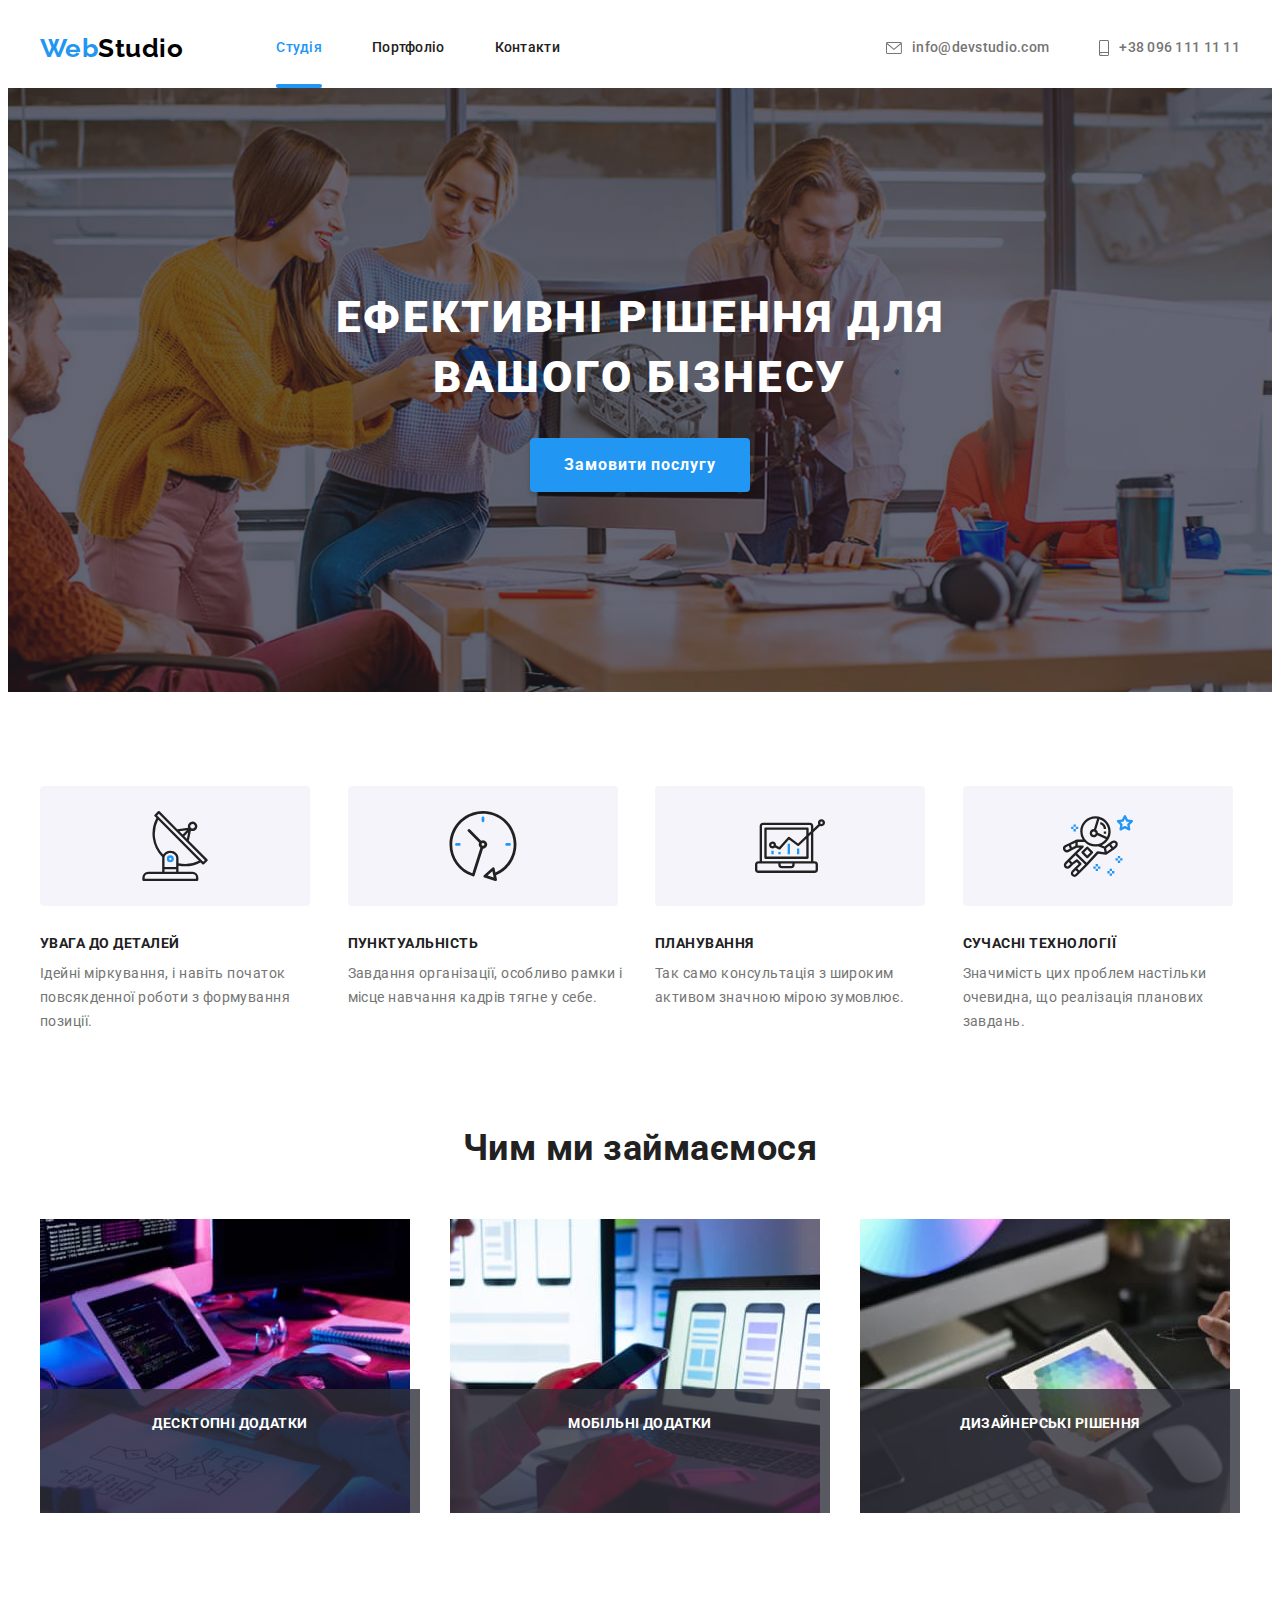
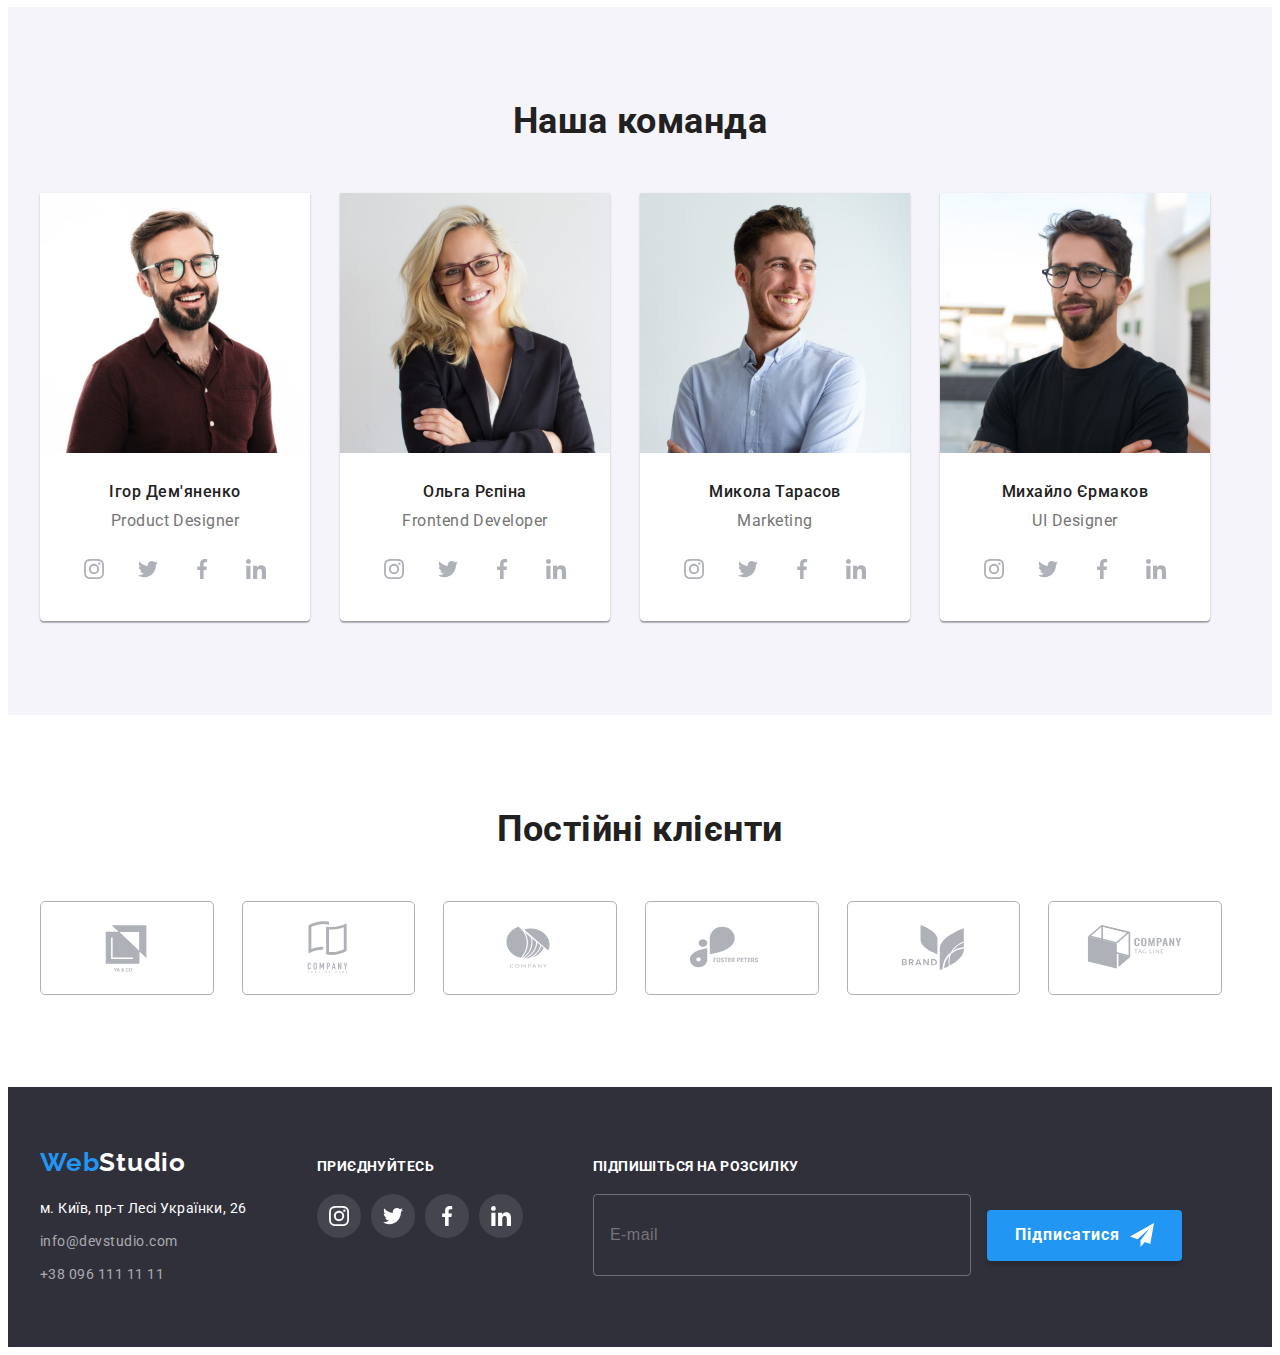
==== commit 88603060: "HW-6" ====
--- a/index.html
+++ b/index.html
@@ -447,8 +447,8 @@
           <input type="email" placeholder="E-mail" class="signUp-input" />
           <button type="submit" class="signUp-btn">
             Підписатися
-            <svg class="modal-input-icon" width="18" height="18">
-              <use href="./images/icons.svg#icon-person-form"></use>
+            <svg class="signUp-icon" width="24" height="24">
+              <use href="./images/icons.svg#icon-send"></use>
             </svg>
           </button>
         </div>
--- a/css/styles.css
+++ b/css/styles.css
@@ -632,6 +632,7 @@
   letter-spacing: 0.03em;
   min-width: 358px;
   height: 50px;
+  margin-right: 12px;
   border: 1px solid rgba(255, 255, 255, 0.3);
   background-color: transparent;
   border-radius: 4px;
@@ -642,13 +643,13 @@
 }
 
 .signUp-btn {
-  position: absolute;
+  position: relative;
+
   border-radius: 4px;
   border-color: transparent;
   border: none;
-  padding: 10px 28px;
-  margin-top: 30px;
-
+  padding: 10px 62px 10px 28px;
+  
   font-family: inherit;
   font-weight: 700;
   font-size: 16px;
@@ -669,6 +670,13 @@
   background-color: var(--button-hov-foc-color);
 }
 
+.signUp-icon {
+  position: absolute;
+  top: 50%;
+  margin-left: 10px;
+  transform: translateY(-50%);
+  fill: var(--a-color-white);
+}
 /* decor Portfolio */
 
 .portfolio-header {
@@ -830,6 +838,11 @@
   display: flex;
   align-items: center;
   justify-content: center;
+  transition: fill 250ms cubic-bezier(0.4, 0, 0.2, 1);
+}
+
+.model-close:hover {
+  fill: var(--accent-color);
 }
 
 .backdrop.is-hidden {
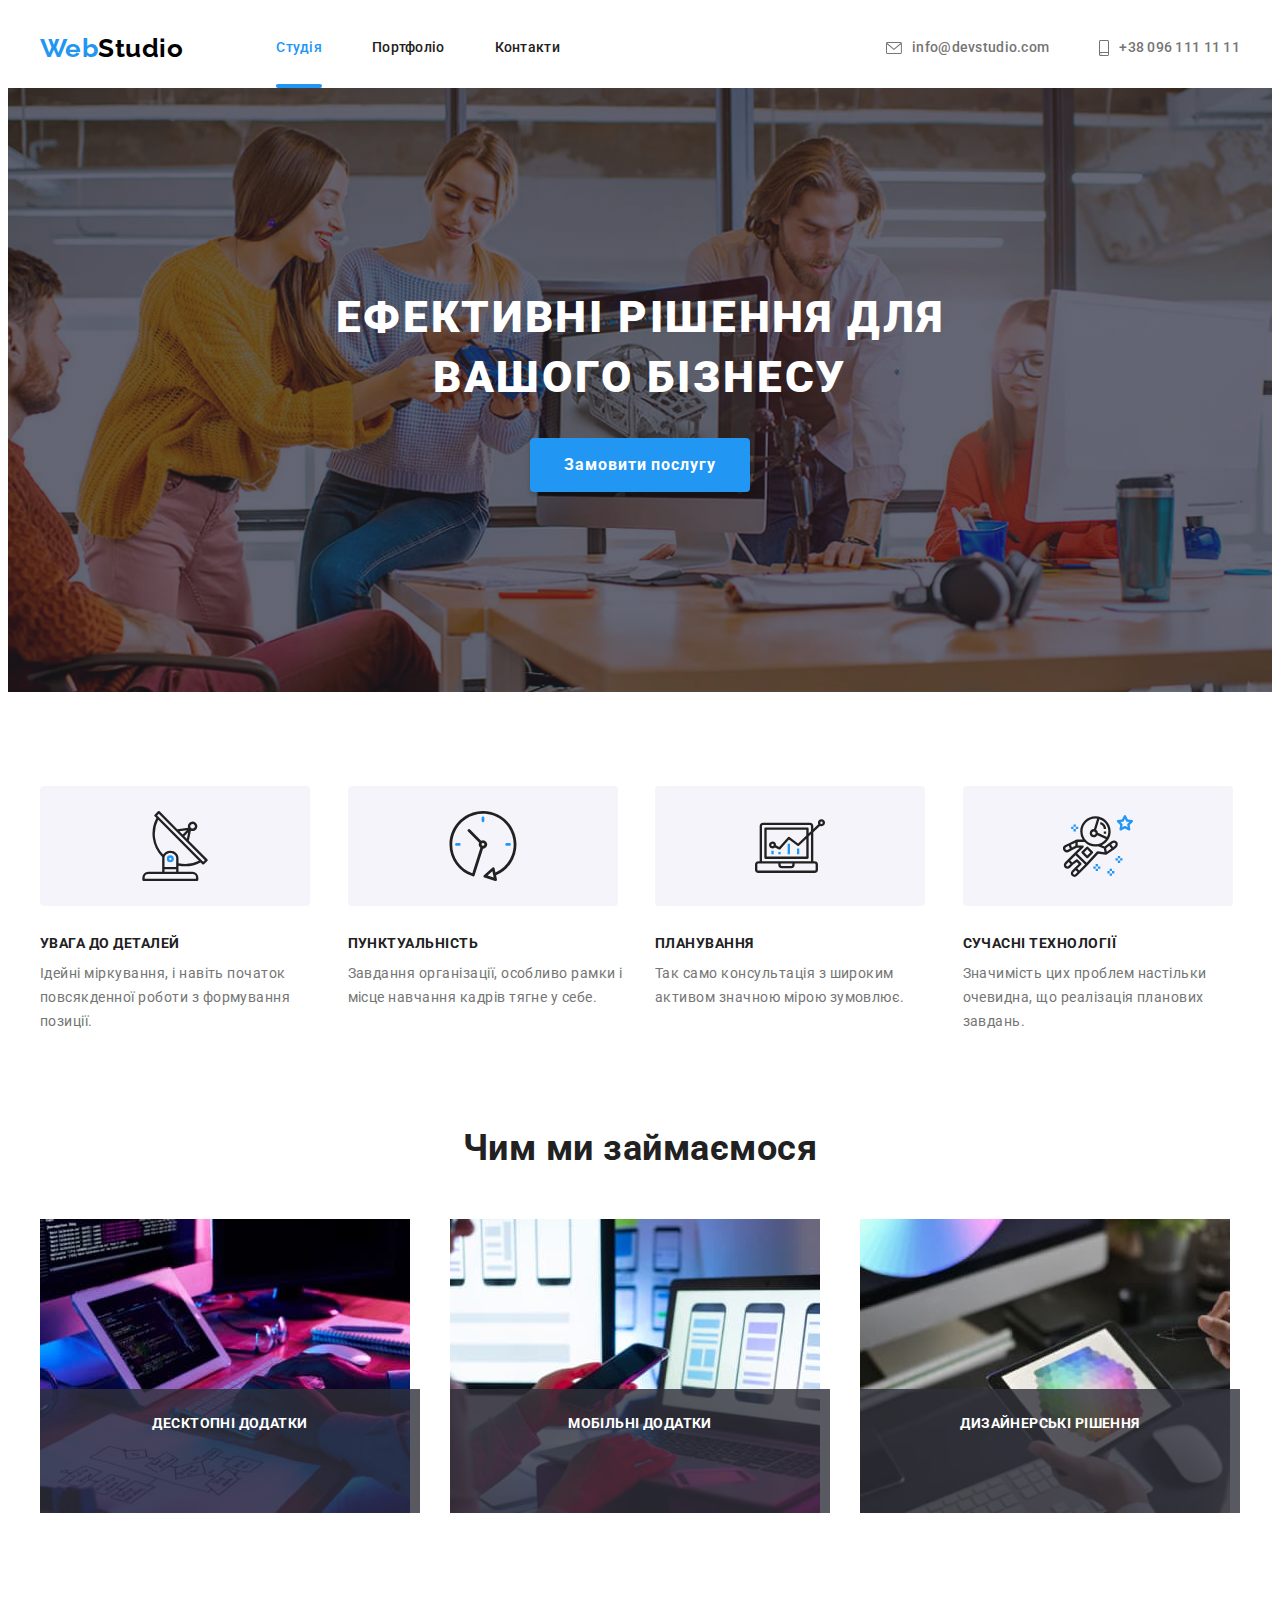
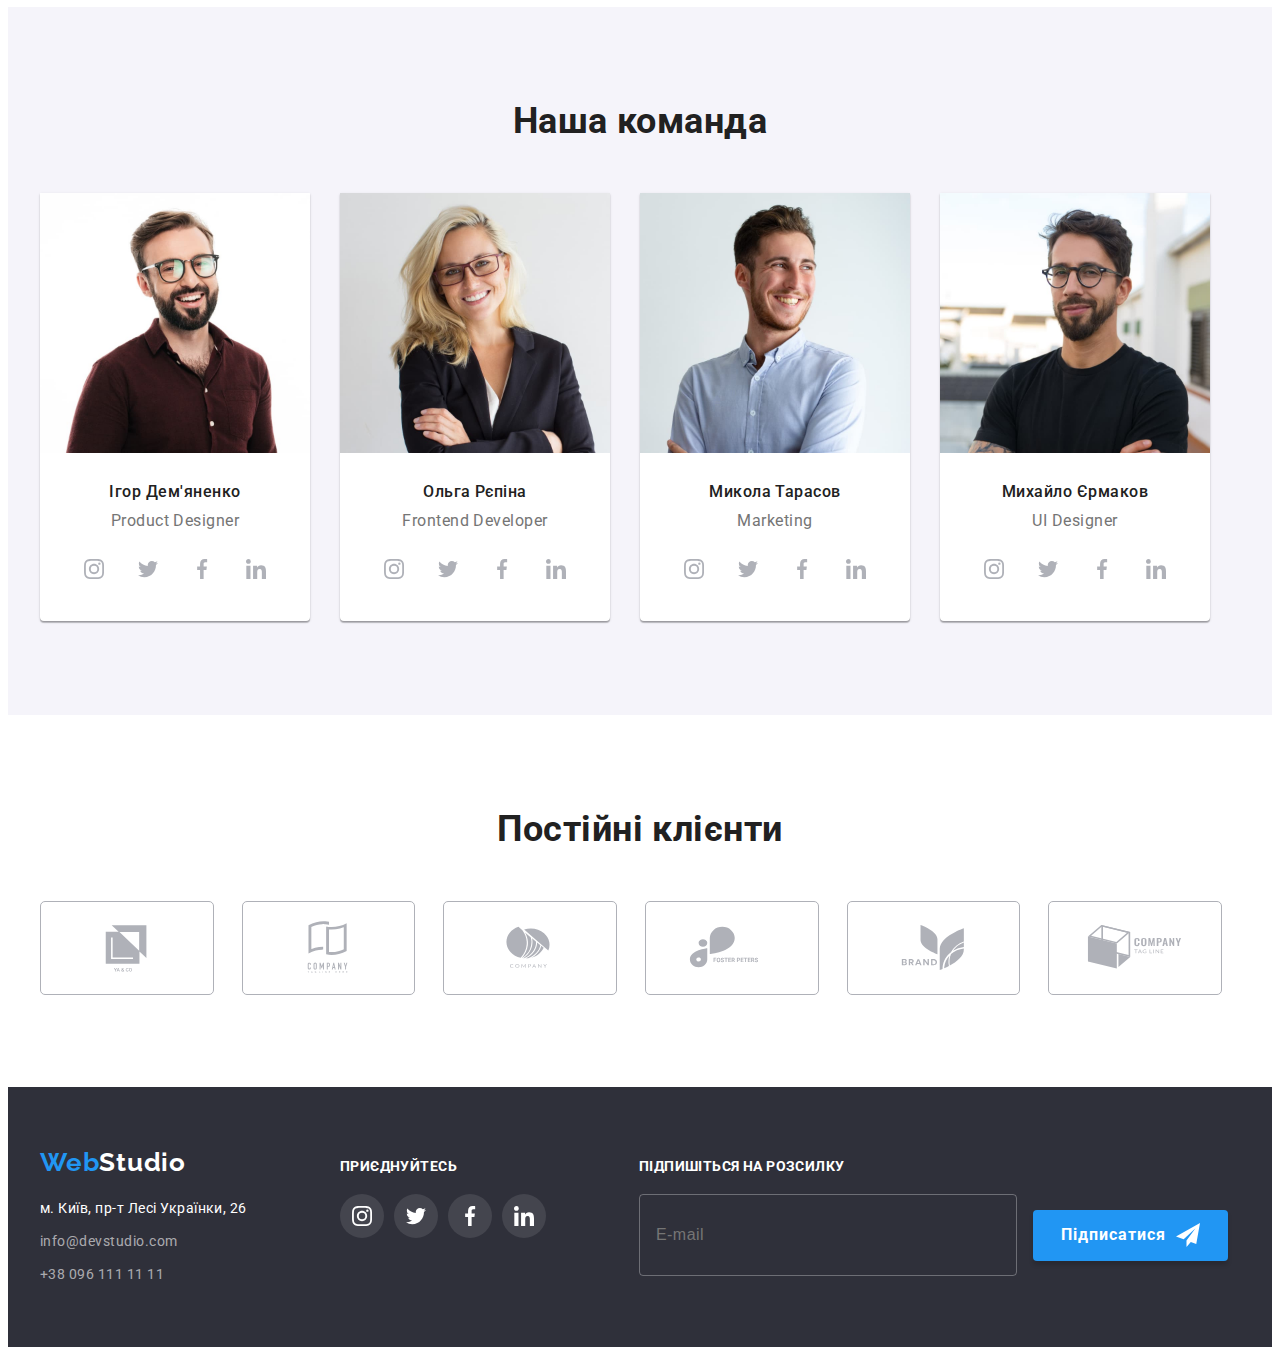
==== commit 95647c23: "HW-6" ====
--- a/index.html
+++ b/index.html
@@ -74,7 +74,7 @@
       <!--  Description -->
       <section class="description">
         <div class="container">
-          <h2 class="description-h2">Section Description</h2>
+          <h2 class="visually-hidden">Section Description</h2>
           <ul class="description-list list">
             <li class="description-item antenna">
               <div class="description-icon-size">
@@ -444,13 +444,15 @@
         </div>
         <div class="signUp">
           <p class="signUp-title">підпишіться на розсилку</p>
-          <input type="email" placeholder="E-mail" class="signUp-input" />
-          <button type="submit" class="signUp-btn">
-            Підписатися
-            <svg class="signUp-icon" width="24" height="24">
-              <use href="./images/icons.svg#icon-send"></use>
-            </svg>
-          </button>
+          <form>
+            <input type="email" placeholder="E-mail" class="signUp-input" />
+            <button type="submit" class="signUp-btn">
+              Підписатися
+              <svg class="signUp-icon" width="24" height="24">
+                <use href="./images/icons.svg#icon-send"></use>
+              </svg>
+            </button>
+          </form>
         </div>
       </div>
     </footer>
@@ -464,7 +466,7 @@
         <p class="modal-title">Залиште свої дані, ми вам передзвонимо</p>
         <form class="modal-form">
           <div class="modal-field">
-            <label for="user-name" class="input-label">Ім'я</label>
+            <label for="user-name" class="input-label"><span>Ім'я</span></label>
             <div class="input-wrap">
               <input
                 type="text"
@@ -479,7 +481,9 @@
             </div>
           </div>
           <div class="modal-field">
-            <label for="user-tel" class="input-label">Телефон</label>
+            <label for="user-tel" class="input-label"
+              ><span>Телефон</span></label
+            >
             <div class="input-wrap">
               <input
                 type="tel"
@@ -494,7 +498,9 @@
             </div>
           </div>
           <div class="modal-field">
-            <label for="user-email" class="input-label">Пошта</label>
+            <label for="user-email" class="input-label"
+              ><span>Пошта</span></label
+            >
             <div class="input-wrap">
               <input
                 type="email"
@@ -509,7 +515,9 @@
             </div>
           </div>
           <div class="modal-field">
-            <label for="user-feedback" class="input-label">Коментар</label>
+            <label for="user-feedback" class="input-label"
+              ><span>Коментар</span></label
+            >
             <textarea
               name="feedback"
               id="user-feedback"
@@ -517,14 +525,22 @@
               class="modal-feedback"
             ></textarea>
           </div>
-
-          <input type="checkbox" name="user-rules" value="rules" id="rules" />
-          <label for="rules"
-            >Погоджуюся з розсилкою та приймаю
-            <a href="#">Умови договору</a></label
-          >
-
-          <button type="submit">Відправити</button>
+          <div class="modal-field check-rules">
+            <input
+              type="checkbox"
+              name="user-rules"
+              value="rules"
+              id="rules"
+              class="user-rules visually-hidden"
+            />
+            <label for="rules" class="user-rules-text"
+              >Погоджуюся з розсилкою та приймаю
+              <a href="#" class="user-rules-link"> Умови договору</a>
+            </label>
+          </div>
+          <div class="rules-btn">
+            <button type="submit" class="user-rules-btn">Відправити</button>
+          </div>
         </form>
       </div>
     </div>
--- a/css/styles.css
+++ b/css/styles.css
@@ -61,8 +61,7 @@
   text-decoration: dashed;
 }
 
-.portfolio-h1,
-.description-h2 {
+.visually-hidden {
   position: absolute;
   width: 1px;
   height: 1px;
@@ -523,6 +522,7 @@
 
 .footer-container {
   display: flex;
+  align-items: baseline;
 }
 
 .address-item:nth-child(2) {
@@ -571,9 +571,9 @@
   color: #ffffff;
 }
 
-.invitation {
-  margin-left: 70px;
-  margin-top: 12px;
+.invitation,
+.signUp {
+  margin-left: 93px;
 }
 
 .invitation-soc-list {
@@ -606,11 +606,6 @@
 .invitation-soc-link:hover,
 .invitation-soc-link:focus {
   background-color: var(--accent-color);
-}
-
-.signUp {
-  margin-left: 70px;
-  margin-top: 12px;
 }
 
 .signUp-title {
@@ -642,6 +637,10 @@
   color: rgba(255, 255, 255, 0.6);
 }
 
+.signUp-input:focus {
+  outline: transparent;
+}
+
 .signUp-btn {
   position: relative;
 
@@ -649,7 +648,7 @@
   border-color: transparent;
   border: none;
   padding: 10px 62px 10px 28px;
-  
+
   font-family: inherit;
   font-weight: 700;
   font-size: 16px;
@@ -665,15 +664,16 @@
   transition: background-color 250ms cubic-bezier(0.4, 0, 0.2, 1);
 }
 
-.hero-button:hover,
-.hero-button:focus {
+.signUp-btn:hover,
+.signUp-btn:focus {
   background-color: var(--button-hov-foc-color);
 }
 
 .signUp-icon {
   position: absolute;
+  margin-left: 10px;
   top: 50%;
-  margin-left: 10px;
+
   transform: translateY(-50%);
   fill: var(--a-color-white);
 }
@@ -841,7 +841,8 @@
   transition: fill 250ms cubic-bezier(0.4, 0, 0.2, 1);
 }
 
-.model-close:hover {
+.model-close:hover,
+.model-close:focus {
   fill: var(--accent-color);
 }
 
@@ -867,8 +868,21 @@
   letter-spacing: 0.01em;
   color: var(--ptimary-text-color);
 }
+
+.input-label span {
+  display: block;
+  margin-bottom: 4px;
+}
 .modal-field {
   margin-bottom: 10px;
+}
+
+.modal-field:nth-child(4) {
+  margin-bottom: 20px;
+}
+
+.modal-field:nth-child(5) {
+  margin-bottom: 0;
 }
 
 .input-wrap {
@@ -895,6 +909,7 @@
 }
 
 .modal-feedback {
+  display: block;
   width: 100%;
   height: 120px;
   border: 1px solid rgba(33, 33, 33, 0.2);
@@ -929,3 +944,69 @@
 .modal-input-icon:focus {
   fill: var(--accent-color);
 }
+
+.check-rules,
+.rules-btn {
+  display: flex;
+  justify-content: center;
+}
+
+.user-rules-text {
+  font-size: 14px;
+  line-height: 1.17;
+  letter-spacing: 0.03em;
+
+  color: var(--ptimary-text-color);
+  display: flex;
+}
+
+.user-rules-link {
+  padding-left: 3px;
+  color: var(--accent-color);
+}
+
+.user-rules-text::before {
+  content: "";
+  width: 16px;
+  height: 15px;
+  border: 2px solid var(--a-color-black);
+  border-radius: 3px;
+  margin-right: 5px;
+}
+
+.user-rules:checked + .user-rules-text::before {
+  background-color: var(--accent-color);
+  border-color: transparent;
+  background-image: url(../images/check.svg);
+  background-repeat: no-repeat;
+}
+
+.user-rules:focus + .user-rules-text::before {
+  border-color: var(--accent-color);
+}
+
+.user-rules-btn {
+  border-radius: 4px;
+  border-color: transparent;
+  padding: 10px 52px;
+  margin-top: 30px;
+
+  font-family: inherit;
+  font-weight: 700;
+  font-size: 16px;
+  line-height: 1.88;
+  letter-spacing: 0.06em;
+
+  text-align: center;
+
+  background-color: var(--accent-color);
+  box-shadow: 0px 4px 4px rgba(0, 0, 0, 0.15);
+  color: var(--button-color-white);
+  cursor: pointer;
+  transition: background-color 250ms cubic-bezier(0.4, 0, 0.2, 1);
+}
+
+.user-rules-btn:hover,
+.user-rules-btn:focus {
+  background-color: var(--button-hov-foc-color);
+}
